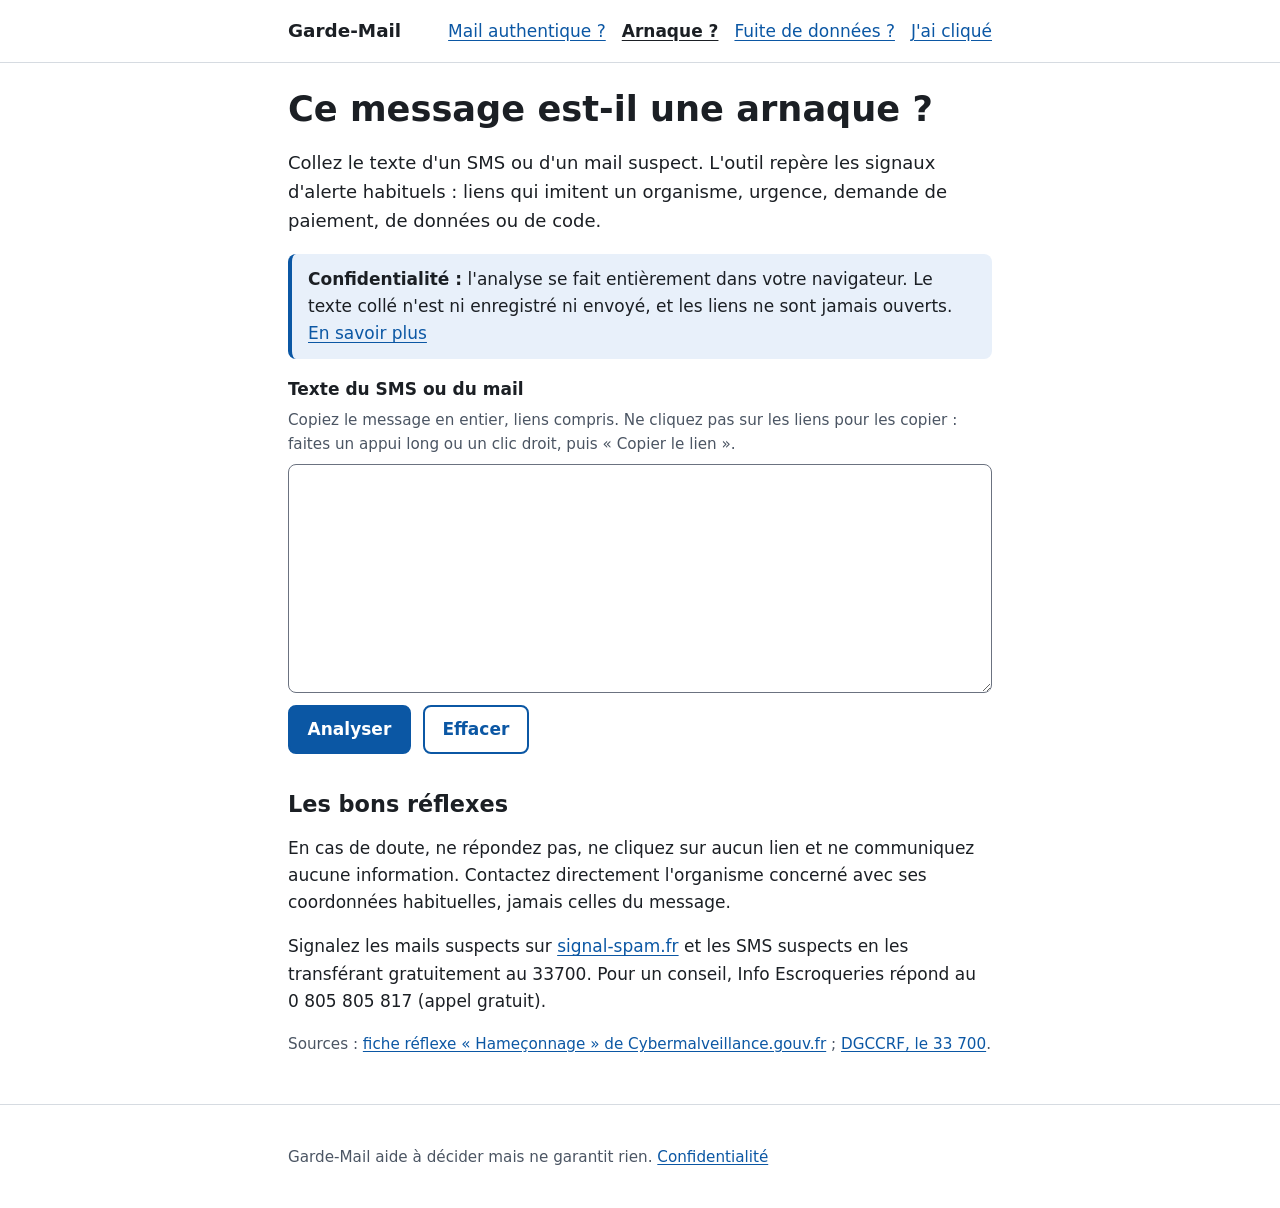
==== public/arnaque.html @ 70ac1f91 "Étape 3 : module 2, détection d'arnaques" ====
<!doctype html>
<html lang="fr">
<head>
  <meta charset="utf-8">
  <meta name="viewport" content="width=device-width, initial-scale=1">
  <title>Ce message est-il une arnaque ? · Garde-Mail</title>
  <meta name="description" content="Repérez les signaux d'arnaque dans un SMS ou un mail : faux liens, urgence, demande de paiement ou de code. Analyse faite dans votre navigateur.">
  <link rel="stylesheet" href="css/base.css">
  <link rel="stylesheet" href="css/composants.css">
  <script type="module" src="js/arnaque/page.js"></script>
</head>
<body>
  <a class="lien-evitement" href="#contenu">Aller au contenu</a>

  <header class="entete-site">
    <div class="conteneur entete-site__interieur">
      <a class="marque" href="index.html">Garde-Mail</a>
      <nav aria-label="Navigation principale">
        <ul>
          <li><a href="authenticite.html">Mail authentique ?</a></li>
          <li><a href="arnaque.html" aria-current="page">Arnaque ?</a></li>
          <li><a href="fuite.html">Fuite de données ?</a></li>
          <li><a href="si-j-ai-clique.html">J'ai cliqué</a></li>
        </ul>
      </nav>
    </div>
  </header>

  <main id="contenu" class="conteneur" tabindex="-1">
    <h1>Ce message est-il une arnaque ?</h1>
    <p class="chapeau">Collez le texte d'un SMS ou d'un mail suspect. L'outil repère les signaux d'alerte habituels : liens qui imitent un organisme, urgence, demande de paiement, de données ou de code.</p>

    <p class="note-confidentialite">
      <strong>Confidentialité :</strong> l'analyse se fait entièrement dans votre navigateur. Le texte collé n'est ni enregistré ni envoyé, et les liens ne sont jamais ouverts.
      <a href="confidentialite.html">En savoir plus</a>
    </p>

    <noscript><p class="alerte">Cet outil a besoin de JavaScript pour fonctionner.</p></noscript>

    <form id="formulaire-message" class="formulaire" method="post" novalidate>
      <div class="champ">
        <label for="message">Texte du SMS ou du mail</label>
        <p id="message-aide" class="aide">Copiez le message en entier, liens compris. Ne cliquez pas sur les liens pour les copier : faites un appui long ou un clic droit, puis « Copier le lien ».</p>
        <textarea id="message" name="message" rows="10" spellcheck="false" autocomplete="off" autocapitalize="off" autocorrect="off" aria-describedby="message-aide"></textarea>
      </div>
      <p id="chargement" class="alerte">Chargement de l'outil… Si ce message reste affiché, l'outil n'a pas pu se charger : rechargez la page.</p>
      <div class="boutons">
        <button type="submit" class="bouton bouton--principal" disabled>Analyser</button>
        <button type="button" id="effacer" class="bouton bouton--secondaire">Effacer</button>
      </div>
    </form>

    <p id="annonce" class="sr-only" aria-live="polite"></p>
    <section id="resultat" class="resultat" aria-label="Résultat de l'analyse"></section>

    <section class="reflexes" aria-labelledby="titre-reflexes">
      <h2 id="titre-reflexes">Les bons réflexes</h2>
      <p>En cas de doute, ne répondez pas, ne cliquez sur aucun lien et ne communiquez aucune information. Contactez directement l'organisme concerné avec ses coordonnées habituelles, jamais celles du message.</p>
      <p>Signalez les mails suspects sur <a href="https://www.signal-spam.fr" rel="noopener noreferrer">signal-spam.fr</a> et les SMS suspects en les transférant gratuitement au 33700. Pour un conseil, Info Escroqueries répond au 0 805 805 817 (appel gratuit).</p>
      <p class="aide">Sources : <a href="https://www.cybermalveillance.gouv.fr/medias/2026/02/260129_FicheReflexe_Hameconnage.pdf" rel="noopener noreferrer">fiche réflexe « Hameçonnage » de Cybermalveillance.gouv.fr</a> ; <a href="https://www.economie.gouv.fr/dgccrf/sms-et-appels-indesirables-le-33-700-facilite-le-signalement-des-numeros-frauduleux" rel="noopener noreferrer">DGCCRF, le 33 700</a>.</p>
    </section>
  </main>

  <footer class="pied-site">
    <div class="conteneur">
      <p>Garde-Mail aide à décider mais ne garantit rien. <a href="confidentialite.html">Confidentialité</a></p>
    </div>
  </footer>
</body>
</html>
---- public/css/base.css ----
/*
 * Base commune : couleurs, typographie, mise en page, focus.
 * Contrastes vérifiés au niveau AA (4,5:1 pour le texte) en clair et en sombre.
 */

:root {
  color-scheme: light dark;

  --fond: #ffffff;
  --surface: #f3f5f8;
  --texte: #1b1f24;
  --texte-doux: #4b5563;
  --accent: #0b57a4;
  --accent-fond: #e8f0fa;
  --bordure: #6b7280;
  --bordure-douce: #d6dbe1;

  --ok-fond: #e7f5ec;
  --ok-texte: #14532d;
  --ok-bord: #15803d;
  --att-fond: #fff5e1;
  --att-texte: #6b3a00;
  --att-bord: #b45309;
  --danger-fond: #fdecec;
  --danger-texte: #7f1d1d;
  --danger-bord: #b91c1c;

  --rayon: 0.5rem;
  --largeur: 46rem;
  --police: system-ui, -apple-system, "Segoe UI", Roboto, sans-serif;
  --police-code: ui-monospace, Menlo, Consolas, monospace;
}

@media (prefers-color-scheme: dark) {
  :root {
    --fond: #111418;
    --surface: #1b2027;
    --texte: #e6e9ed;
    --texte-doux: #aab3bf;
    --accent: #8cbcff;
    --accent-fond: #16253a;
    --bordure: #8a94a3;
    --bordure-douce: #323a45;

    --ok-fond: #0f2a1a;
    --ok-texte: #a7e8bf;
    --ok-bord: #3fa46a;
    --att-fond: #2e2108;
    --att-texte: #f8d08a;
    --att-bord: #d08a2a;
    --danger-fond: #3a1414;
    --danger-texte: #f5b5b5;
    --danger-bord: #e05252;
  }
}

*, *::before, *::after { box-sizing: border-box; }

body {
  margin: 0;
  background: var(--fond);
  color: var(--texte);
  font-family: var(--police);
  font-size: 1.0625rem;
  line-height: 1.6;
}

h1, h2, h3 { line-height: 1.25; }
h1 { font-size: clamp(1.6rem, 5vw, 2.2rem); margin: 1.5rem 0 0.75rem; }
h2 { font-size: 1.4rem; margin: 2.25rem 0 0.75rem; }
h3 { font-size: 1.1rem; margin: 1.5rem 0 0.5rem; }

a { color: var(--accent); text-underline-offset: 0.15em; }

code, pre { font-family: var(--police-code); font-size: 0.9em; }

/* Focus toujours visible au clavier */
:focus-visible {
  outline: 3px solid var(--accent);
  outline-offset: 2px;
}
main:focus { outline: none; } /* cible du lien d'évitement, pas un élément interactif */

.conteneur {
  max-width: var(--largeur);
  margin-inline: auto;
  padding-inline: 1rem;
}

/* Lien « Aller au contenu » : caché jusqu'à ce qu'il reçoive le focus */
.lien-evitement {
  position: absolute;
  left: 1rem;
  top: -10rem;
  padding: 0.5rem 1rem;
  background: var(--accent);
  color: var(--fond);
  border-radius: var(--rayon);
  z-index: 10;
}
.lien-evitement:focus { top: 0.5rem; }

/* Texte réservé aux lecteurs d'écran */
.sr-only {
  position: absolute;
  width: 1px;
  height: 1px;
  overflow: hidden;
  clip: rect(0 0 0 0);
  white-space: nowrap;
}

/* En-tête et pied de page */
.entete-site { border-bottom: 1px solid var(--bordure-douce); }
.entete-site__interieur {
  display: flex;
  flex-wrap: wrap;
  align-items: center;
  justify-content: space-between;
  gap: 0.5rem 1.5rem;
  padding-block: 0.75rem;
}
.marque { font-weight: 700; font-size: 1.15rem; text-decoration: none; color: var(--texte); }
.entete-site ul {
  display: flex;
  flex-wrap: wrap;
  gap: 0.25rem 1rem;
  list-style: none;
  margin: 0;
  padding: 0;
}
.entete-site nav a { display: inline-block; padding: 0.35rem 0; }
.entete-site nav a[aria-current="page"] { font-weight: 700; color: var(--texte); }

.pied-site {
  margin-top: 3rem;
  padding-block: 1.5rem;
  border-top: 1px solid var(--bordure-douce);
  color: var(--texte-doux);
  font-size: 0.95rem;
}
---- public/css/composants.css ----
/* Composants réutilisés par les trois modules */

.chapeau { font-size: 1.125rem; }

.aide { color: var(--texte-doux); font-size: 0.95rem; margin: 0.25rem 0 0.5rem; }

.note-confidentialite {
  background: var(--accent-fond);
  border-left: 4px solid var(--accent);
  border-radius: var(--rayon);
  padding: 0.75rem 1rem;
}

.alerte {
  background: var(--att-fond);
  color: var(--att-texte);
  border-left: 4px solid var(--att-bord);
  border-radius: var(--rayon);
  padding: 0.75rem 1rem;
}

/* Formulaire */
.champ label { display: block; font-weight: 700; }
.champ textarea {
  display: block;
  width: 100%;
  min-height: 14rem;
  padding: 0.75rem;
  border: 1px solid var(--bordure);
  border-radius: var(--rayon);
  background: var(--fond);
  color: var(--texte);
  font-family: var(--police-code);
  font-size: 0.875rem;
  line-height: 1.45;
  resize: vertical;
}

.boutons { display: flex; flex-wrap: wrap; gap: 0.75rem; margin-top: 0.75rem; }

.bouton {
  min-height: 44px; /* cible tactile confortable */
  padding: 0.55rem 1.1rem;
  border: 2px solid var(--accent);
  border-radius: var(--rayon);
  font: inherit;
  font-weight: 600;
  cursor: pointer;
}
.bouton--principal { background: var(--accent); color: var(--fond); }
.bouton--secondaire { background: transparent; color: var(--accent); }
.bouton:disabled { opacity: 0.6; cursor: wait; }

/* Verdict : couleur + icône + texte, jamais la couleur seule */
.resultat:empty { display: none; }
.verdict {
  display: grid;
  grid-template-columns: auto 1fr;
  gap: 1rem;
  align-items: start;
  padding: 1rem 1.25rem;
  border: 2px solid;
  border-left-width: 8px;
  border-radius: var(--rayon);
}
.verdict p { margin: 0 0 0.6rem; }
.verdict p:last-child { margin-bottom: 0; }
.verdict__icone {
  display: grid;
  place-items: center;
  width: 2.5rem;
  height: 2.5rem;
  border: 2px solid currentColor;
  border-radius: 50%;
  font-size: 1.3rem;
  font-weight: 700;
}
.verdict__titre { font-size: 1.3rem; font-weight: 700; }
/* Sur petit écran, l'icône passe au-dessus pour laisser toute la largeur au texte */
@media (max-width: 30rem) {
  .verdict { grid-template-columns: 1fr; gap: 0.5rem; }
}
.verdict--authentique { background: var(--ok-fond); color: var(--ok-texte); border-color: var(--ok-bord); }
.verdict--douteux { background: var(--att-fond); color: var(--att-texte); border-color: var(--att-bord); }
.verdict--usurpe { background: var(--danger-fond); color: var(--danger-texte); border-color: var(--danger-bord); }

/* Niveaux du module 2 : « Peu de signaux » reste neutre (bleu), pour ne pas suggérer « sans danger » */
.verdict--faible { background: var(--accent-fond); color: var(--texte); border-color: var(--accent); }
.verdict--suspect { background: var(--att-fond); color: var(--att-texte); border-color: var(--att-bord); }
.verdict--eleve { background: var(--danger-fond); color: var(--danger-texte); border-color: var(--danger-bord); }

.score { display: flex; flex-wrap: wrap; align-items: center; gap: 0.5rem 1rem; font-weight: 600; }
.score meter { width: 12rem; max-width: 100%; height: 1.1rem; }
.preuves { color: var(--texte-doux); }
.verdict--suspect .preuves, .verdict--eleve .preuves { color: inherit; }

/* Listes de vérifications et de signaux */
.liste-verifs, .liste-signaux { list-style: none; margin: 0; padding: 0; }
.liste-verifs li, .liste-signaux li {
  padding: 0.65rem 0;
  border-bottom: 1px solid var(--bordure-douce);
}
.signal { display: flex; flex-wrap: wrap; align-items: baseline; gap: 0.5rem; }

.badge {
  display: inline-block;
  padding: 0.05rem 0.55rem;
  border: 1px solid;
  border-radius: 999px;
  font-size: 0.8rem;
  font-weight: 700;
  white-space: nowrap;
}
.badge--info { background: var(--accent-fond); color: var(--accent); border-color: var(--accent); }
.badge--attention { background: var(--att-fond); color: var(--att-texte); border-color: var(--att-bord); }
.badge--grave { background: var(--danger-fond); color: var(--danger-texte); border-color: var(--danger-bord); }

code { background: var(--surface); padding: 0.1rem 0.35rem; border-radius: 0.25rem; overflow-wrap: anywhere; }
pre.brut {
  margin: 0.25rem 0 1rem;
  padding: 0.75rem;
  background: var(--surface);
  border-radius: var(--rayon);
  white-space: pre-wrap;
  overflow-wrap: anywhere;
}

.bloc-dns {
  margin-top: 1.5rem;
  padding: 1rem;
  border: 1px solid var(--bordure-douce);
  border-radius: var(--rayon);
}
.bloc-dns h3 { margin-top: 0; }

.rappel {
  margin-top: 1.5rem;
  padding-top: 0.75rem;
  border-top: 1px solid var(--bordure-douce);
  color: var(--texte-doux);
}

/* Guide en accordéons natifs (<details>), accessibles au clavier */
.guide details {
  border: 1px solid var(--bordure-douce);
  border-radius: var(--rayon);
  padding: 0 1rem;
  margin-bottom: 0.5rem;
}
.guide summary {
  cursor: pointer;
  font-weight: 600;
  padding: 0.75rem 0;
}
.guide details[open] { padding-bottom: 0.75rem; }
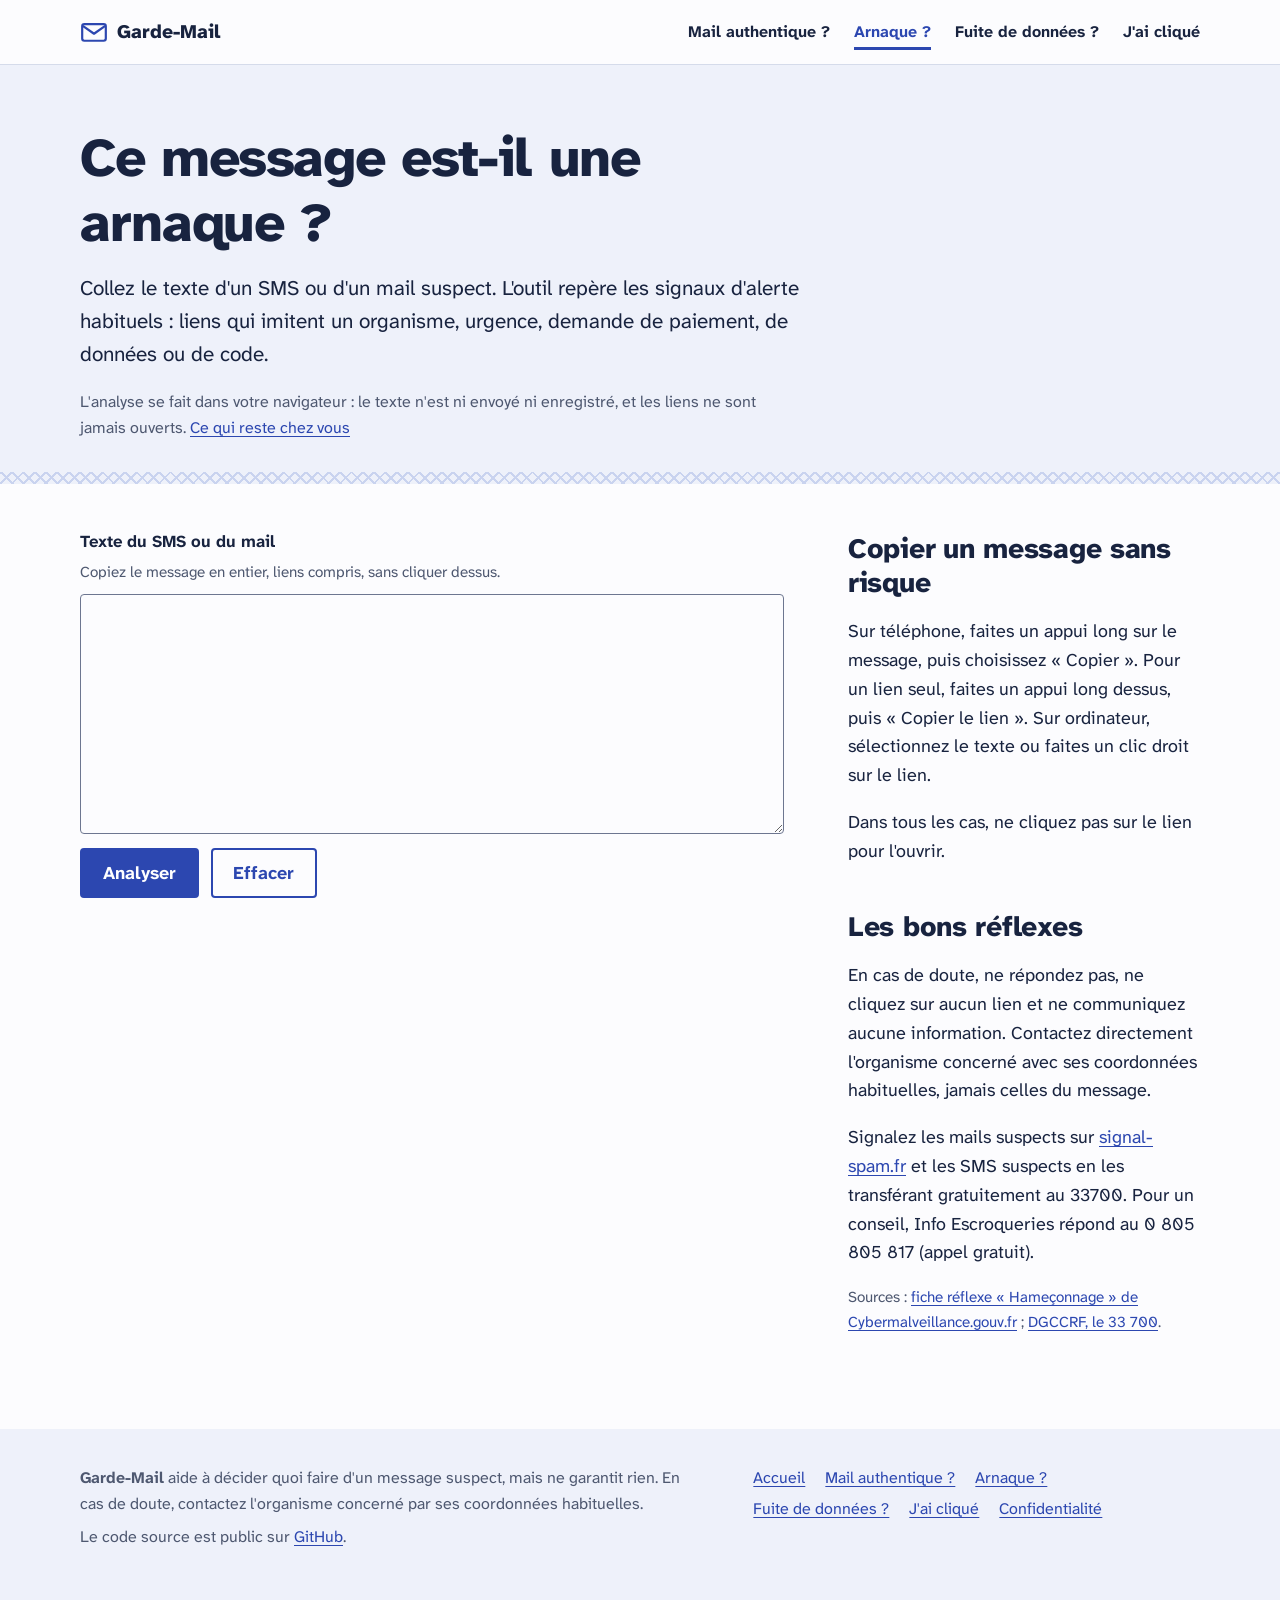
==== commit 1e62adf9: "Étape 5 : accueil, confidentialité, j'ai cliqué, refonte du design" ====
--- a/public/arnaque.html
+++ b/public/arnaque.html
@@ -3,8 +3,10 @@
 <head>
   <meta charset="utf-8">
   <meta name="viewport" content="width=device-width, initial-scale=1">
-  <title>Ce message est-il une arnaque ? · Garde-Mail</title>
-  <meta name="description" content="Repérez les signaux d'arnaque dans un SMS ou un mail : faux liens, urgence, demande de paiement ou de code. Analyse faite dans votre navigateur.">
+  <title>Ce message est-il une arnaque ? · Garde-Mail</title>
+  <meta name="description" content="Repérez les signaux d'arnaque dans un SMS ou un mail : faux liens, urgence, demande de paiement ou de code. Analyse faite dans votre navigateur.">
+  <link rel="icon" href="img/favicon.svg" type="image/svg+xml">
+  <link rel="preload" href="polices/atkinson-hyperlegible-next-latin-400-normal.woff2" as="font" type="font/woff2" crossorigin>
   <link rel="stylesheet" href="css/base.css">
   <link rel="stylesheet" href="css/composants.css">
   <script type="module" src="js/arnaque/page.js"></script>
@@ -14,56 +16,74 @@
 
   <header class="entete-site">
     <div class="conteneur entete-site__interieur">
-      <a class="marque" href="index.html">Garde-Mail</a>
+      <a class="marque" href="index.html"><svg viewBox="0 0 32 32" aria-hidden="true" focusable="false"><rect x="2.5" y="7" width="27" height="19" rx="2.5" fill="none" stroke="currentColor" stroke-width="2.5"/><path d="M4 9.5 16 18l12-8.5" fill="none" stroke="currentColor" stroke-width="2.5" stroke-linejoin="round" stroke-linecap="round"/></svg>Garde-Mail</a>
       <nav aria-label="Navigation principale">
         <ul>
-          <li><a href="authenticite.html">Mail authentique ?</a></li>
-          <li><a href="arnaque.html" aria-current="page">Arnaque ?</a></li>
-          <li><a href="fuite.html">Fuite de données ?</a></li>
+          <li><a href="authenticite.html">Mail authentique ?</a></li>
+          <li><a href="arnaque.html" aria-current="page">Arnaque ?</a></li>
+          <li><a href="fuite.html">Fuite de données ?</a></li>
           <li><a href="si-j-ai-clique.html">J'ai cliqué</a></li>
         </ul>
       </nav>
     </div>
   </header>
 
-  <main id="contenu" class="conteneur" tabindex="-1">
-    <h1>Ce message est-il une arnaque ?</h1>
-    <p class="chapeau">Collez le texte d'un SMS ou d'un mail suspect. L'outil repère les signaux d'alerte habituels : liens qui imitent un organisme, urgence, demande de paiement, de données ou de code.</p>
+  <main id="contenu" tabindex="-1">
+    <div class="bandeau">
+      <div class="conteneur">
+        <h1>Ce message est-il une arnaque ?</h1>
+        <p class="chapeau">Collez le texte d'un SMS ou d'un mail suspect. L'outil repère les signaux d'alerte habituels : liens qui imitent un organisme, urgence, demande de paiement, de données ou de code.</p>
+        <p class="confidentialite-courte">L'analyse se fait dans votre navigateur : le texte n'est ni envoyé ni enregistré, et les liens ne sont jamais ouverts. <a href="confidentialite.html">Ce qui reste chez vous</a></p>
+      </div>
+    </div>
+    <div class="conteneur disposition">
+      <div>
+        <noscript><p class="alerte">Cet outil a besoin de JavaScript pour fonctionner.</p></noscript>
+        <form id="formulaire-message" class="formulaire" method="post" novalidate>
+          <div class="champ">
+            <label for="message">Texte du SMS ou du mail</label>
+            <p id="message-aide" class="aide">Copiez le message en entier, liens compris, sans cliquer dessus.</p>
+            <textarea id="message" name="message" rows="10" spellcheck="false" autocomplete="off" autocapitalize="off" autocorrect="off" aria-describedby="message-aide"></textarea>
+          </div>
+          <p id="chargement" class="alerte">Chargement de l'outil… Si ce message reste affiché, l'outil n'a pas pu se charger : rechargez la page.</p>
+          <div class="boutons">
+            <button type="submit" class="bouton bouton--principal" disabled>Analyser</button>
+            <button type="button" id="effacer" class="bouton bouton--secondaire">Effacer</button>
+          </div>
+        </form>
 
-    <p class="note-confidentialite">
-      <strong>Confidentialité :</strong> l'analyse se fait entièrement dans votre navigateur. Le texte collé n'est ni enregistré ni envoyé, et les liens ne sont jamais ouverts.
-      <a href="confidentialite.html">En savoir plus</a>
-    </p>
+        <p id="annonce" class="sr-only" aria-live="polite"></p>
+        <section id="resultat" class="resultat" aria-label="Résultat de l'analyse"></section>
+      </div>
 
-    <noscript><p class="alerte">Cet outil a besoin de JavaScript pour fonctionner.</p></noscript>
-
-    <form id="formulaire-message" class="formulaire" method="post" novalidate>
-      <div class="champ">
-        <label for="message">Texte du SMS ou du mail</label>
-        <p id="message-aide" class="aide">Copiez le message en entier, liens compris. Ne cliquez pas sur les liens pour les copier : faites un appui long ou un clic droit, puis « Copier le lien ».</p>
-        <textarea id="message" name="message" rows="10" spellcheck="false" autocomplete="off" autocapitalize="off" autocorrect="off" aria-describedby="message-aide"></textarea>
-      </div>
-      <p id="chargement" class="alerte">Chargement de l'outil… Si ce message reste affiché, l'outil n'a pas pu se charger : rechargez la page.</p>
-      <div class="boutons">
-        <button type="submit" class="bouton bouton--principal" disabled>Analyser</button>
-        <button type="button" id="effacer" class="bouton bouton--secondaire">Effacer</button>
-      </div>
-    </form>
-
-    <p id="annonce" class="sr-only" aria-live="polite"></p>
-    <section id="resultat" class="resultat" aria-label="Résultat de l'analyse"></section>
-
-    <section class="reflexes" aria-labelledby="titre-reflexes">
-      <h2 id="titre-reflexes">Les bons réflexes</h2>
-      <p>En cas de doute, ne répondez pas, ne cliquez sur aucun lien et ne communiquez aucune information. Contactez directement l'organisme concerné avec ses coordonnées habituelles, jamais celles du message.</p>
-      <p>Signalez les mails suspects sur <a href="https://www.signal-spam.fr" rel="noopener noreferrer">signal-spam.fr</a> et les SMS suspects en les transférant gratuitement au 33700. Pour un conseil, Info Escroqueries répond au 0 805 805 817 (appel gratuit).</p>
-      <p class="aide">Sources : <a href="https://www.cybermalveillance.gouv.fr/medias/2026/02/260129_FicheReflexe_Hameconnage.pdf" rel="noopener noreferrer">fiche réflexe « Hameçonnage » de Cybermalveillance.gouv.fr</a> ; <a href="https://www.economie.gouv.fr/dgccrf/sms-et-appels-indesirables-le-33-700-facilite-le-signalement-des-numeros-frauduleux" rel="noopener noreferrer">DGCCRF, le 33 700</a>.</p>
-    </section>
+      <aside aria-labelledby="titre-copier">
+        <h2 id="titre-copier">Copier un message sans risque</h2>
+        <p>Sur téléphone, faites un appui long sur le message, puis choisissez « Copier ». Pour un lien seul, faites un appui long dessus, puis « Copier le lien ». Sur ordinateur, sélectionnez le texte ou faites un clic droit sur le lien.</p>
+        <p>Dans tous les cas, ne cliquez pas sur le lien pour l'ouvrir.</p>
+        <h2 id="titre-reflexes">Les bons réflexes</h2>
+        <p>En cas de doute, ne répondez pas, ne cliquez sur aucun lien et ne communiquez aucune information. Contactez directement l'organisme concerné avec ses coordonnées habituelles, jamais celles du message.</p>
+        <p>Signalez les mails suspects sur <a href="https://www.signal-spam.fr" rel="noopener noreferrer">signal-spam.fr</a> et les SMS suspects en les transférant gratuitement au 33700. Pour un conseil, Info Escroqueries répond au 0 805 805 817 (appel gratuit).</p>
+        <p class="sources">Sources : <a href="https://www.cybermalveillance.gouv.fr/medias/2026/02/260129_FicheReflexe_Hameconnage.pdf" rel="noopener noreferrer">fiche réflexe « Hameçonnage » de Cybermalveillance.gouv.fr</a> ; <a href="https://www.economie.gouv.fr/dgccrf/sms-et-appels-indesirables-le-33-700-facilite-le-signalement-des-numeros-frauduleux" rel="noopener noreferrer">DGCCRF, le 33 700</a>.</p>
+      </aside>
+    </div>
   </main>
 
   <footer class="pied-site">
-    <div class="conteneur">
-      <p>Garde-Mail aide à décider mais ne garantit rien. <a href="confidentialite.html">Confidentialité</a></p>
+    <div class="conteneur pied-site__interieur">
+      <div>
+        <p><strong>Garde-Mail</strong> aide à décider quoi faire d'un message suspect, mais ne garantit rien. En cas de doute, contactez l'organisme concerné par ses coordonnées habituelles.</p>
+        <p>Le code source est public sur <a href="https://github.com/LeCroco404/garde-mail" rel="noopener noreferrer">GitHub</a>.</p>
+      </div>
+      <nav aria-label="Pied de page">
+        <ul>
+          <li><a href="index.html">Accueil</a></li>
+          <li><a href="authenticite.html">Mail authentique ?</a></li>
+          <li><a href="arnaque.html">Arnaque ?</a></li>
+          <li><a href="fuite.html">Fuite de données ?</a></li>
+          <li><a href="si-j-ai-clique.html">J'ai cliqué</a></li>
+          <li><a href="confidentialite.html">Confidentialité</a></li>
+        </ul>
+      </nav>
     </div>
   </footer>
 </body>
--- a/public/css/base.css
+++ b/public/css/base.css
@@ -1,58 +1,89 @@
 /*
- * Base commune : couleurs, typographie, mise en page, focus.
+ * Base commune : police, couleurs, typographie, mise en page, en-tête et pied de page.
+ * Univers visuel : le courrier. Trame des enveloppes de sécurité, encre de tampon.
  * Contrastes vérifiés au niveau AA (4,5:1 pour le texte) en clair et en sombre.
  */
 
+/* Police auto-hébergée (licence SIL OFL, voir polices/OFL.txt) : la CSP n'autorise que le site lui-même */
+@font-face {
+  font-family: "Atkinson Hyperlegible Next";
+  font-style: normal;
+  font-weight: 400;
+  font-display: swap;
+  src: url("../polices/atkinson-hyperlegible-next-latin-400-normal.woff2") format("woff2");
+}
+@font-face {
+  font-family: "Atkinson Hyperlegible Next";
+  font-style: normal;
+  font-weight: 700;
+  font-display: swap;
+  src: url("../polices/atkinson-hyperlegible-next-latin-700-normal.woff2") format("woff2");
+}
+@font-face {
+  font-family: "Atkinson Hyperlegible Next";
+  font-style: normal;
+  font-weight: 800;
+  font-display: swap;
+  src: url("../polices/atkinson-hyperlegible-next-latin-800-normal.woff2") format("woff2");
+}
+
 :root {
   color-scheme: light dark;
 
-  --fond: #ffffff;
-  --surface: #f3f5f8;
-  --texte: #1b1f24;
-  --texte-doux: #4b5563;
-  --accent: #0b57a4;
-  --accent-fond: #e8f0fa;
-  --bordure: #6b7280;
-  --bordure-douce: #d6dbe1;
-
-  --ok-fond: #e7f5ec;
-  --ok-texte: #14532d;
-  --ok-bord: #15803d;
-  --att-fond: #fff5e1;
-  --att-texte: #6b3a00;
-  --att-bord: #b45309;
-  --danger-fond: #fdecec;
-  --danger-texte: #7f1d1d;
-  --danger-bord: #b91c1c;
-
-  --rayon: 0.5rem;
-  --largeur: 46rem;
-  --police: system-ui, -apple-system, "Segoe UI", Roboto, sans-serif;
+  /* Papier et encre */
+  --fond: #fcfcfe;
+  --bandeau: #eef1fa;
+  --surface: #f2f4fa;
+  --texte: #18233f;
+  --texte-doux: #4e5870;
+  --accent: #2c47b0;          /* bleu sécurité : liens, boutons, focus */
+  --accent-texte: #ffffff;
+  --trame: #c9d3ef;           /* motif des enveloppes de sécurité */
+  --filet: #d5dbea;
+  --bordure: #6d7690;
+
+  /* Encres des tampons */
+  --vert: #17663f;
+  --vert-fond: #e9f4ee;
+  --ambre: #8a5300;
+  --ambre-fond: #fdf3e2;
+  --rouge: #b3261e;
+  --rouge-fond: #fcecea;
+  --bleu-fond: #e9edf9;
+
+  --police: "Atkinson Hyperlegible Next", system-ui, -apple-system, "Segoe UI", sans-serif;
   --police-code: ui-monospace, Menlo, Consolas, monospace;
+  --largeur: 76rem;
+  --marge: clamp(1rem, 4vw, 3rem);
+  --rayon: 4px;
 }
 
 @media (prefers-color-scheme: dark) {
   :root {
-    --fond: #111418;
-    --surface: #1b2027;
-    --texte: #e6e9ed;
-    --texte-doux: #aab3bf;
-    --accent: #8cbcff;
-    --accent-fond: #16253a;
-    --bordure: #8a94a3;
-    --bordure-douce: #323a45;
-
-    --ok-fond: #0f2a1a;
-    --ok-texte: #a7e8bf;
-    --ok-bord: #3fa46a;
-    --att-fond: #2e2108;
-    --att-texte: #f8d08a;
-    --att-bord: #d08a2a;
-    --danger-fond: #3a1414;
-    --danger-texte: #f5b5b5;
-    --danger-bord: #e05252;
+    --fond: #121a30;
+    --bandeau: #18213b;
+    --surface: #1c2643;
+    --texte: #e7ebf5;
+    --texte-doux: #b3bccf;
+    --accent: #9db4ff;
+    --accent-texte: #121a30;
+    --trame: #2a3760;
+    --filet: #2c375a;
+    --bordure: #8d97b0;
+
+    --vert: #7fd6a6;
+    --vert-fond: #15302a;
+    --ambre: #f3c06d;
+    --ambre-fond: #33280f;
+    --rouge: #ff9b93;
+    --rouge-fond: #3b1a22;
+    --bleu-fond: #1f2a4d;
   }
 }
+
+/* ------------------------------------------------------------------ */
+/* Base                                                                */
+/* ------------------------------------------------------------------ */
 
 *, *::before, *::after { box-sizing: border-box; }
 
@@ -61,46 +92,83 @@
   background: var(--fond);
   color: var(--texte);
   font-family: var(--police);
-  font-size: 1.0625rem;
+  font-size: 1.125rem;
   line-height: 1.6;
-}
-
-h1, h2, h3 { line-height: 1.25; }
-h1 { font-size: clamp(1.6rem, 5vw, 2.2rem); margin: 1.5rem 0 0.75rem; }
-h2 { font-size: 1.4rem; margin: 2.25rem 0 0.75rem; }
-h3 { font-size: 1.1rem; margin: 1.5rem 0 0.5rem; }
-
-a { color: var(--accent); text-underline-offset: 0.15em; }
-
-code, pre { font-family: var(--police-code); font-size: 0.9em; }
-
-/* Focus toujours visible au clavier */
-:focus-visible {
-  outline: 3px solid var(--accent);
-  outline-offset: 2px;
-}
-main:focus { outline: none; } /* cible du lien d'évitement, pas un élément interactif */
+  -webkit-text-size-adjust: 100%;
+}
+@media (max-width: 40rem) {
+  body { font-size: 1.0625rem; }
+}
+
+h1, h2, h3 { line-height: 1.2; font-weight: 800; letter-spacing: -0.01em; }
+h1 { font-size: clamp(2.1rem, 5vw, 3.4rem); letter-spacing: -0.025em; margin: 0 0 1rem; max-width: 22ch; }
+h2 { font-size: clamp(1.4rem, 2.6vw, 1.75rem); margin: 2.75rem 0 0.85rem; }
+h3 { font-size: 1.15rem; font-weight: 700; margin: 1.75rem 0 0.5rem; }
+p, li { max-width: 72ch; }
+
+a { color: var(--accent); text-decoration-thickness: 1px; text-underline-offset: 0.18em; }
+a:hover { text-decoration-thickness: 2px; }
+
+code, pre { font-family: var(--police-code); font-size: 0.88em; }
+
+:focus-visible { outline: 3px solid var(--accent); outline-offset: 3px; }
+main:focus { outline: none; }
+
+/* ------------------------------------------------------------------ */
+/* Mise en page                                                        */
+/* ------------------------------------------------------------------ */
 
 .conteneur {
   max-width: var(--largeur);
   margin-inline: auto;
-  padding-inline: 1rem;
-}
-
-/* Lien « Aller au contenu » : caché jusqu'à ce qu'il reçoive le focus */
+  padding-inline: var(--marge);
+}
+
+/* Bandeau d'ouverture de page : fond papier bleuté, bordé en bas par la trame d'enveloppe */
+.bandeau {
+  background: var(--bandeau);
+  padding-block: clamp(2rem, 5vw, 3.75rem) clamp(1.75rem, 4vw, 2.75rem);
+  position: relative;
+}
+.bandeau::after {
+  content: "";
+  position: absolute;
+  inset: auto 0 0 0;
+  height: 12px;
+  background-image:
+    repeating-linear-gradient(45deg, var(--trame) 0 2px, transparent 2px 8px),
+    repeating-linear-gradient(-45deg, var(--trame) 0 2px, transparent 2px 8px);
+}
+.chapeau { font-size: clamp(1.15rem, 2vw, 1.3rem); max-width: 60ch; margin: 0; }
+.bandeau .confidentialite-courte { margin: 1.1rem 0 0; color: var(--texte-doux); font-size: 1rem; }
+
+/* Page d'outil : colonne principale + colonne latérale sur grand écran */
+.disposition {
+  display: grid;
+  gap: 0 clamp(2rem, 5vw, 4.5rem);
+  padding-block: 1rem 2rem;
+}
+@media (min-width: 62rem) {
+  .disposition { grid-template-columns: minmax(0, 1fr) 22rem; }
+  .disposition > aside { padding-top: 0.25rem; }
+}
+.disposition > aside h2:first-child { margin-top: 1.75rem; }
+
+/* ------------------------------------------------------------------ */
+/* En-tête et pied de page                                             */
+/* ------------------------------------------------------------------ */
+
 .lien-evitement {
   position: absolute;
   left: 1rem;
   top: -10rem;
   padding: 0.5rem 1rem;
   background: var(--accent);
-  color: var(--fond);
-  border-radius: var(--rayon);
+  color: var(--accent-texte);
   z-index: 10;
 }
 .lien-evitement:focus { top: 0.5rem; }
 
-/* Texte réservé aux lecteurs d'écran */
 .sr-only {
   position: absolute;
   width: 1px;
@@ -110,32 +178,48 @@
   white-space: nowrap;
 }
 
-/* En-tête et pied de page */
-.entete-site { border-bottom: 1px solid var(--bordure-douce); }
+.entete-site { border-bottom: 1px solid var(--filet); background: var(--fond); }
 .entete-site__interieur {
   display: flex;
   flex-wrap: wrap;
   align-items: center;
   justify-content: space-between;
-  gap: 0.5rem 1.5rem;
-  padding-block: 0.75rem;
-}
-.marque { font-weight: 700; font-size: 1.15rem; text-decoration: none; color: var(--texte); }
+  gap: 0.5rem 2rem;
+  padding-block: 0.9rem;
+}
+.marque {
+  display: inline-flex;
+  align-items: center;
+  gap: 0.55rem;
+  font-weight: 800;
+  font-size: 1.2rem;
+  color: var(--texte);
+  text-decoration: none;
+}
+.marque svg { width: 1.75rem; height: 1.75rem; flex: none; }
 .entete-site ul {
   display: flex;
   flex-wrap: wrap;
-  gap: 0.25rem 1rem;
+  gap: 0.25rem 1.5rem;
   list-style: none;
   margin: 0;
   padding: 0;
 }
-.entete-site nav a { display: inline-block; padding: 0.35rem 0; }
-.entete-site nav a[aria-current="page"] { font-weight: 700; color: var(--texte); }
+.entete-site nav a { display: inline-block; padding: 0.3rem 0; color: var(--texte); text-decoration: none; font-weight: 700; font-size: 1rem; }
+.entete-site nav a:hover { color: var(--accent); }
+.entete-site nav a[aria-current="page"] { color: var(--accent); box-shadow: inset 0 -3px 0 var(--accent); }
 
 .pied-site {
   margin-top: 3rem;
-  padding-block: 1.5rem;
-  border-top: 1px solid var(--bordure-douce);
+  padding-block: 2.25rem 2.75rem;
+  background: var(--bandeau);
   color: var(--texte-doux);
-  font-size: 0.95rem;
-}
+  font-size: 1rem;
+}
+.pied-site__interieur { display: grid; gap: 1.25rem 3rem; }
+@media (min-width: 48rem) {
+  .pied-site__interieur { grid-template-columns: 1.4fr 1fr; }
+}
+.pied-site p { margin: 0 0 0.5rem; }
+.pied-site ul { list-style: none; margin: 0; padding: 0; display: flex; flex-wrap: wrap; gap: 0.35rem 1.25rem; }
+.marque svg { color: var(--accent); }
--- a/public/css/composants.css
+++ b/public/css/composants.css
@@ -1,155 +1,237 @@
-/* Composants réutilisés par les trois modules */
-
-.chapeau { font-size: 1.125rem; }
-
-.aide { color: var(--texte-doux); font-size: 0.95rem; margin: 0.25rem 0 0.5rem; }
-
-.note-confidentialite {
-  background: var(--accent-fond);
-  border-left: 4px solid var(--accent);
-  border-radius: var(--rayon);
-  padding: 0.75rem 1rem;
-}
+/* Composants réutilisés par toutes les pages */
+
+.aide { color: var(--texte-doux); font-size: 0.95rem; margin: 0.3rem 0 0.6rem; }
 
 .alerte {
-  background: var(--att-fond);
-  color: var(--att-texte);
-  border-left: 4px solid var(--att-bord);
-  border-radius: var(--rayon);
-  padding: 0.75rem 1rem;
-}
-
-/* Formulaire */
-.champ label { display: block; font-weight: 700; }
-.champ textarea {
+  background: var(--ambre-fond);
+  color: var(--texte);
+  border: 1px solid var(--ambre);
+  border-radius: var(--rayon);
+  padding: 0.8rem 1rem;
+}
+
+/* ------------------------------------------------------------------ */
+/* Formulaires                                                         */
+/* ------------------------------------------------------------------ */
+
+.formulaire { margin-top: 1.75rem; }
+.champ label { display: block; font-weight: 700; font-size: 1.05rem; }
+.champ textarea,
+.champ input {
   display: block;
   width: 100%;
-  min-height: 14rem;
-  padding: 0.75rem;
-  border: 1px solid var(--bordure);
+  border: 1.5px solid var(--bordure);
   border-radius: var(--rayon);
   background: var(--fond);
   color: var(--texte);
+}
+.champ textarea {
+  min-height: 15rem;
+  padding: 0.85rem 1rem;
   font-family: var(--police-code);
   font-size: 0.875rem;
-  line-height: 1.45;
+  line-height: 1.5;
   resize: vertical;
 }
-
-.boutons { display: flex; flex-wrap: wrap; gap: 0.75rem; margin-top: 0.75rem; }
+.champ input { min-height: 48px; padding: 0.5rem 0.85rem; font: inherit; }
+.champ-mdp { display: flex; gap: 0.5rem; margin-top: 0.4rem; }
+.champ-mdp input { flex: 1; min-width: 0; }
+
+.boutons { display: flex; flex-wrap: wrap; gap: 0.75rem; margin-top: 0.9rem; }
 
 .bouton {
-  min-height: 44px; /* cible tactile confortable */
-  padding: 0.55rem 1.1rem;
+  display: inline-flex;
+  align-items: center;
+  min-height: 48px;
+  padding: 0.55rem 1.3rem;
   border: 2px solid var(--accent);
   border-radius: var(--rayon);
   font: inherit;
-  font-weight: 600;
+  font-weight: 700;
+  text-decoration: none;
   cursor: pointer;
 }
-.bouton--principal { background: var(--accent); color: var(--fond); }
+.bouton--principal { background: var(--accent); color: var(--accent-texte); }
+.bouton--principal:hover { box-shadow: inset 0 0 0 2px var(--accent-texte); }
 .bouton--secondaire { background: transparent; color: var(--accent); }
-.bouton:disabled { opacity: 0.6; cursor: wait; }
-
-/* Verdict : couleur + icône + texte, jamais la couleur seule */
+.bouton--secondaire:hover { background: var(--bleu-fond); }
+.bouton:disabled { opacity: 0.55; cursor: wait; }
+
+/* ------------------------------------------------------------------ */
+/* Verdict : le tampon                                                 */
+/* ------------------------------------------------------------------ */
+
 .resultat:empty { display: none; }
+.resultat > h2 { margin-top: 2.25rem; }
+
 .verdict {
   display: grid;
-  grid-template-columns: auto 1fr;
-  gap: 1rem;
-  align-items: start;
-  padding: 1rem 1.25rem;
-  border: 2px solid;
-  border-left-width: 8px;
-  border-radius: var(--rayon);
-}
-.verdict p { margin: 0 0 0.6rem; }
-.verdict p:last-child { margin-bottom: 0; }
-.verdict__icone {
-  display: grid;
-  place-items: center;
-  width: 2.5rem;
-  height: 2.5rem;
-  border: 2px solid currentColor;
-  border-radius: 50%;
-  font-size: 1.3rem;
-  font-weight: 700;
-}
-.verdict__titre { font-size: 1.3rem; font-weight: 700; }
-/* Sur petit écran, l'icône passe au-dessus pour laisser toute la largeur au texte */
-@media (max-width: 30rem) {
-  .verdict { grid-template-columns: 1fr; gap: 0.5rem; }
-}
-.verdict--authentique { background: var(--ok-fond); color: var(--ok-texte); border-color: var(--ok-bord); }
-.verdict--douteux { background: var(--att-fond); color: var(--att-texte); border-color: var(--att-bord); }
-.verdict--usurpe { background: var(--danger-fond); color: var(--danger-texte); border-color: var(--danger-bord); }
-
-/* Niveaux du module 2 : « Peu de signaux » reste neutre (bleu), pour ne pas suggérer « sans danger » */
-.verdict--faible { background: var(--accent-fond); color: var(--texte); border-color: var(--accent); }
-.verdict--suspect { background: var(--att-fond); color: var(--att-texte); border-color: var(--att-bord); }
-.verdict--eleve { background: var(--danger-fond); color: var(--danger-texte); border-color: var(--danger-bord); }
-
-.score { display: flex; flex-wrap: wrap; align-items: center; gap: 0.5rem 1rem; font-weight: 600; }
-.score meter { width: 12rem; max-width: 100%; height: 1.1rem; }
-.preuves { color: var(--texte-doux); }
-.verdict--suspect .preuves, .verdict--eleve .preuves { color: inherit; }
-
-/* Listes de vérifications et de signaux */
+  gap: 0.75rem 1.75rem;
+  align-items: center;
+  padding: 1.5rem clamp(1rem, 3vw, 1.75rem);
+  border-radius: var(--rayon);
+  color: var(--texte);
+  --encre: var(--accent);
+  background: var(--bleu-fond);
+}
+@media (min-width: 40rem) {
+  .verdict { grid-template-columns: auto minmax(0, 1fr); }
+}
+.verdict > div p { margin: 0 0 0.6rem; }
+.verdict > div p:last-child { margin-bottom: 0; }
+
+/* Le tampon encré : double filet, légèrement penché, posé une seule fois */
+.tampon {
+  justify-self: start;
+  margin: 0.35rem 0.5rem 0.35rem 0.25rem;
+  padding: 0.45rem 0.9rem;
+  border: 3px solid var(--encre);
+  outline: 1.5px solid var(--encre);
+  outline-offset: 3px;
+  border-radius: 6px;
+  color: var(--encre);
+  font-weight: 800;
+  font-size: clamp(1.2rem, 2.6vw, 1.55rem);
+  line-height: 1.1;
+  letter-spacing: 0.06em;
+  text-transform: uppercase;
+  white-space: nowrap;
+  transform: rotate(-4deg);
+  animation: apposer 260ms cubic-bezier(0.2, 0.9, 0.3, 1.2) both;
+}
+@keyframes apposer {
+  from { transform: rotate(-12deg) scale(1.5); opacity: 0; }
+  to { transform: rotate(-4deg) scale(1); opacity: 1; }
+}
+@media (prefers-reduced-motion: reduce) {
+  .tampon { animation: none; }
+}
+
+.verdict--authentique { --encre: var(--vert); background: var(--vert-fond); }
+.verdict--douteux, .verdict--suspect { --encre: var(--ambre); background: var(--ambre-fond); }
+.verdict--usurpe, .verdict--eleve { --encre: var(--rouge); background: var(--rouge-fond); }
+.verdict--faible { --encre: var(--accent); background: var(--bleu-fond); }
+
+.verdict__raison { color: var(--texte-doux); }
+
+.score { display: flex; flex-wrap: wrap; align-items: center; gap: 0.4rem 1rem; font-weight: 700; }
+.score meter { width: 14rem; max-width: 100%; height: 1rem; }
+
+/* ------------------------------------------------------------------ */
+/* Listes de vérifications et de signaux                               */
+/* ------------------------------------------------------------------ */
+
 .liste-verifs, .liste-signaux { list-style: none; margin: 0; padding: 0; }
 .liste-verifs li, .liste-signaux li {
-  padding: 0.65rem 0;
-  border-bottom: 1px solid var(--bordure-douce);
-}
-.signal { display: flex; flex-wrap: wrap; align-items: baseline; gap: 0.5rem; }
-
-.badge {
-  display: inline-block;
-  padding: 0.05rem 0.55rem;
-  border: 1px solid;
-  border-radius: 999px;
-  font-size: 0.8rem;
-  font-weight: 700;
-  white-space: nowrap;
-}
-.badge--info { background: var(--accent-fond); color: var(--accent); border-color: var(--accent); }
-.badge--attention { background: var(--att-fond); color: var(--att-texte); border-color: var(--att-bord); }
-.badge--grave { background: var(--danger-fond); color: var(--danger-texte); border-color: var(--danger-bord); }
-
-code { background: var(--surface); padding: 0.1rem 0.35rem; border-radius: 0.25rem; overflow-wrap: anywhere; }
+  max-width: none;
+  padding: 0.75rem 0;
+  border-bottom: 1px solid var(--filet);
+}
+.liste-verifs li:first-child, .liste-signaux li:first-child { border-top: 1px solid var(--filet); }
+
+/* Signal : colonne fixe pour le niveau ou les points, texte à côté */
+.signal { display: grid; grid-template-columns: 6.5rem minmax(0, 1fr); gap: 0.25rem 1rem; align-items: baseline; }
+.liste-signaux--points .signal { grid-template-columns: 4.75rem minmax(0, 1fr); } /* module 2 : « +35 » ou « Officiel » */
+@media (max-width: 30rem) {
+  .signal { grid-template-columns: 1fr; }
+}
+
+.badge { font-weight: 800; font-size: 0.95rem; font-variant-numeric: tabular-nums; white-space: nowrap; }
+.badge--info { color: var(--accent); }
+.badge--attention { color: var(--ambre); }
+.badge--grave { color: var(--rouge); }
+
+.preuves { color: var(--texte-doux); }
+
+code { background: var(--surface); padding: 0.1rem 0.35rem; border-radius: 3px; overflow-wrap: anywhere; }
 pre.brut {
-  margin: 0.25rem 0 1rem;
-  padding: 0.75rem;
+  margin: 0.3rem 0 1rem;
+  padding: 0.75rem 1rem;
   background: var(--surface);
   border-radius: var(--rayon);
   white-space: pre-wrap;
   overflow-wrap: anywhere;
 }
 
-.bloc-dns {
-  margin-top: 1.5rem;
-  padding: 1rem;
-  border: 1px solid var(--bordure-douce);
-  border-radius: var(--rayon);
-}
-.bloc-dns h3 { margin-top: 0; }
-
-.rappel {
-  margin-top: 1.5rem;
-  padding-top: 0.75rem;
-  border-top: 1px solid var(--bordure-douce);
-  color: var(--texte-doux);
-}
-
-/* Guide en accordéons natifs (<details>), accessibles au clavier */
-.guide details {
-  border: 1px solid var(--bordure-douce);
-  border-radius: var(--rayon);
-  padding: 0 1rem;
-  margin-bottom: 0.5rem;
-}
-.guide summary {
-  cursor: pointer;
-  font-weight: 600;
-  padding: 0.75rem 0;
-}
-.guide details[open] { padding-bottom: 0.75rem; }
+.bloc-dns { margin-top: 2rem; padding-top: 0.25rem; }
+.bloc-dns h3 { margin-top: 0.75rem; }
+.enregistrement { margin-top: 1rem; }
+
+.rappel { margin-top: 2rem; color: var(--texte-doux); font-size: 0.95rem; }
+
+/* ------------------------------------------------------------------ */
+/* Accordéons natifs (<details>), utilisables au clavier               */
+/* ------------------------------------------------------------------ */
+
+.accordeons details { border-top: 1px solid var(--filet); }
+.accordeons details:last-of-type { border-bottom: 1px solid var(--filet); }
+.accordeons summary { cursor: pointer; font-weight: 700; padding: 0.8rem 0; }
+.accordeons details[open] { padding-bottom: 0.75rem; }
+.accordeons ol { padding-left: 1.3rem; margin: 0; }
+
+/* ------------------------------------------------------------------ */
+/* Contenus éditoriaux                                                  */
+/* ------------------------------------------------------------------ */
+
+.etapes { padding-left: 1.4rem; }
+.etapes li { margin-bottom: 0.65rem; padding-left: 0.25rem; }
+.etapes li::marker { font-weight: 800; color: var(--accent); }
+
+.sources { color: var(--texte-doux); font-size: 0.95rem; }
+
+/* ------------------------------------------------------------------ */
+/* Accueil                                                             */
+/* ------------------------------------------------------------------ */
+
+.modules { display: grid; gap: 0; margin-top: 2.5rem; }
+@media (min-width: 56rem) {
+  .modules { grid-template-columns: repeat(3, minmax(0, 1fr)); }
+  .module + .module { border-left: 1px solid var(--filet); padding-left: 2rem; }
+  .module { padding-right: 2rem; }
+}
+.module { padding-block: 1.25rem; border-top: 1px solid var(--filet); }
+@media (min-width: 56rem) { .module { border-top: none; } }
+.module h2 { margin: 0 0 0.6rem; font-size: 1.45rem; }
+.module h2 a { color: var(--texte); text-decoration: none; }
+.module h2 a:hover { color: var(--accent); text-decoration: underline; }
+.module p { margin: 0 0 0.75rem; }
+.module .a-coller { color: var(--texte-doux); font-size: 0.98rem; }
+
+.urgence {
+  margin-top: 2.5rem;
+  padding: clamp(1.25rem, 3vw, 2rem);
+  background: var(--rouge-fond);
+  border-radius: var(--rayon);
+  display: grid;
+  gap: 0.5rem 2rem;
+  align-items: center;
+}
+@media (min-width: 48rem) { .urgence { grid-template-columns: minmax(0, 1fr) auto; } }
+.urgence h2 { margin: 0 0 0.35rem; }
+.urgence p { margin: 0; }
+
+.deux-colonnes { display: grid; gap: 0 clamp(2rem, 5vw, 4.5rem); }
+@media (min-width: 56rem) { .deux-colonnes { grid-template-columns: repeat(2, minmax(0, 1fr)); } }
+
+/* ------------------------------------------------------------------ */
+/* Pages éditoriales                                                   */
+/* ------------------------------------------------------------------ */
+
+.situations { list-style: none; padding: 0; margin: 1.5rem 0 0; display: flex; flex-wrap: wrap; gap: 0.5rem; }
+.situations a {
+  display: inline-block;
+  padding: 0.45rem 0.85rem;
+  border: 1.5px solid var(--accent);
+  border-radius: var(--rayon);
+  background: var(--fond);
+  text-decoration: none;
+  font-weight: 700;
+  font-size: 1rem;
+}
+.situations a:hover { background: var(--bleu-fond); }
+section[id] { scroll-margin-top: 1rem; }
+
+table { border-collapse: collapse; width: 100%; margin: 1rem 0; font-size: 1rem; }
+th, td { text-align: left; vertical-align: top; padding: 0.7rem 1rem 0.7rem 0; border-bottom: 1px solid var(--filet); }
+th { font-weight: 800; border-bottom: 2px solid var(--texte); }
+.tableau-defilant { overflow-x: auto; }
